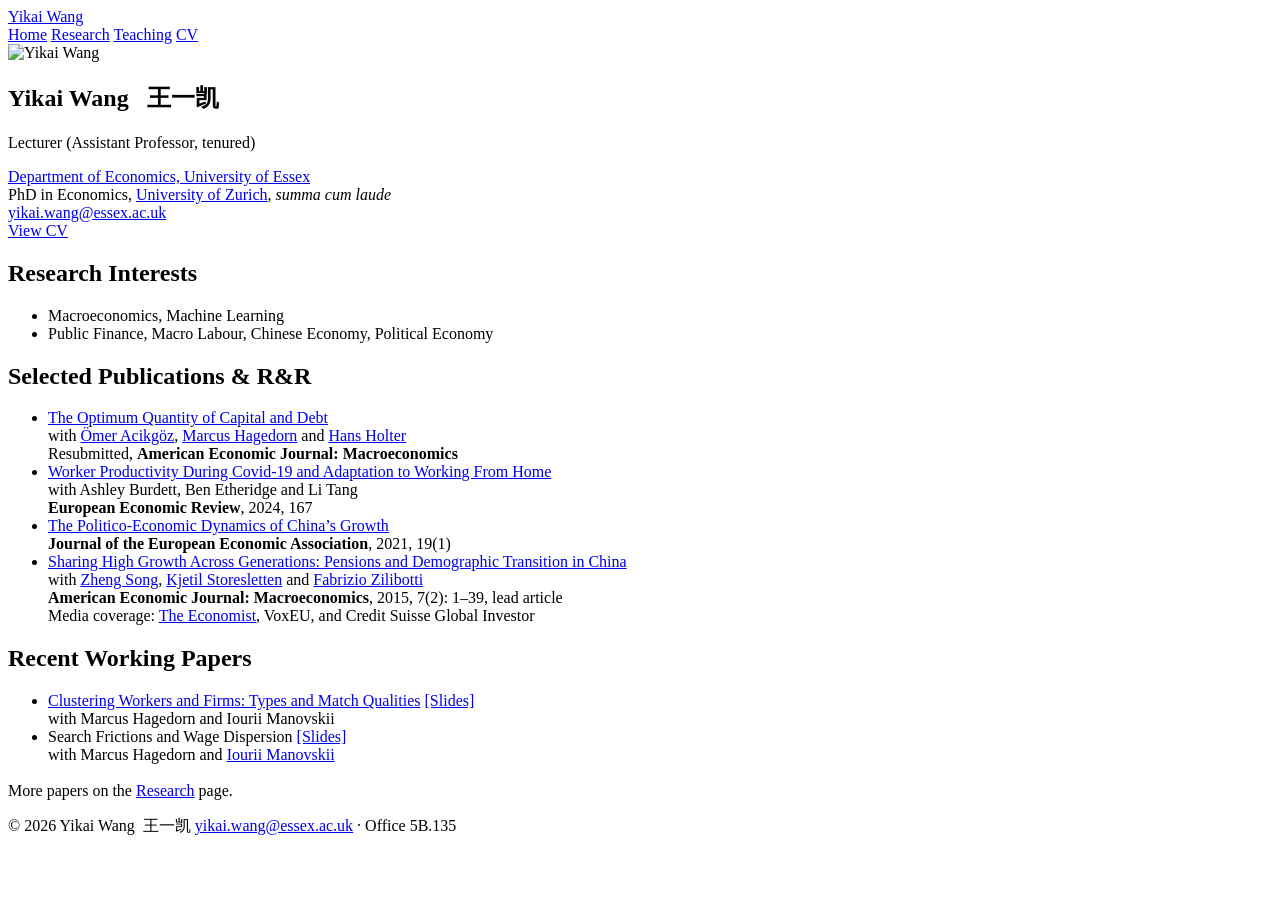
==== index.html @ 89394550 "Add files via upload" ====
<!DOCTYPE html>
<html lang="en">
<head>
  <meta charset="UTF-8">
  <meta name="viewport" content="width=device-width, initial-scale=1.0">
  <title>Yikai Wang&nbsp;&nbsp;王一凯</title>
  <meta name="description" content="Yikai Wang — Lecturer (Assistant Professor, tenured), Department of Economics, University of Essex. PhD in Economics, University of Zurich.">
  <meta property="og:title" content="Yikai Wang&nbsp;&nbsp;王一凯">
  <meta property="og:description" content="Lecturer (Assistant Professor, tenured), Department of Economics, University of Essex.">
  <meta property="og:image" content="assets/yikai.jpg">
  <link rel="icon" href="data:image/svg+xml,<svg xmlns='http://www.w3.org/2000/svg' viewBox='0 0 100 100'><text y='.9em' font-size='90'>📘</text></svg>">
  <link rel="preconnect" href="https://fonts.googleapis.com">
  <link rel="preconnect" href="https://fonts.gstatic.com" crossorigin>
  <link href="https://fonts.googleapis.com/css2?family=Noto+Serif+SC:wght@400;700&display=swap" rel="stylesheet">
  <link rel="stylesheet" href="assets/style.css">
</head>
<body>
  <header class="site-header">
    <nav class="nav">
      <a class="brand" href="index.html">Yikai Wang</a>
      <div class="nav-links">
        <a href="index.html" class="active">Home</a>
        <a href="research.html">Research</a>
        <a href="teach.html">Teaching</a>
        <a href="assets/CV_YikaiWang.pdf" target="_blank" rel="noopener">CV</a>
      </div>
    </nav>
  </header>

  <main>
    <section class="hero" style="border-top:none;">
      <img class="hero-photo" src="assets/yikai.jpg" alt="Yikai Wang">
      <div class="hero-text">
        <h1>Yikai Wang&nbsp;&nbsp;&nbsp;<span class="cjk-name">王一凯</span></h1>
        <p class="role">Lecturer (Assistant Professor, tenured)</p>
        <div class="meta">
          <div><a href="https://www.essex.ac.uk/departments/economics" target="_blank" rel="noopener">Department of Economics, University of Essex</a></div>
          <div>PhD in Economics, <a href="https://www.econ.uzh.ch/en.html" target="_blank" rel="noopener">University of Zurich</a>, <em>summa cum laude</em></div>
          <div class="email"><a href="mailto:yikai.wang@essex.ac.uk">yikai.wang@essex.ac.uk</a></div>
        </div>
        <a class="btn" href="assets/CV_YikaiWang.pdf" target="_blank" rel="noopener">View CV</a>
      </div>
    </section>

    <section>
      <h2>Research Interests</h2>
      <ul class="plain">
        <li>Macroeconomics, Machine Learning</li>
        <li>Public Finance, Macro Labour, Chinese Economy, Political Economy</li>
      </ul>
    </section>

    <section>
      <h2>Selected Publications &amp; R&amp;R</h2>
      <ul class="pubs">
        <li>
          <span class="title"><a href="https://papers.ssrn.com/sol3/papers.cfm?abstract_id=3185088" target="_blank" rel="noopener">The Optimum Quantity of Capital and Debt</a></span>
          <div class="authors">with <a href="https://sites.google.com/site/acikgozo/" target="_blank" rel="noopener">Ömer Acikgöz</a>, <a href="https://sites.google.com/site/marcushagedornresearch/" target="_blank" rel="noopener">Marcus Hagedorn</a> and <a href="https://sites.google.com/site/hansaholter/" target="_blank" rel="noopener">Hans Holter</a></div>
          <div class="venue">Resubmitted, <strong>American Economic Journal: Macroeconomics</strong></div>
        </li>
        <li>
          <span class="title"><a href="https://www.sciencedirect.com/science/article/pii/S001429212400117X?via%3Dihub" target="_blank" rel="noopener">Worker Productivity During Covid-19 and Adaptation to Working From Home</a></span>
          <div class="authors">with Ashley Burdett, Ben Etheridge and Li Tang</div>
          <div class="venue"><strong>European Economic Review</strong>, 2024, 167</div>
        </li>
        <li>
          <span class="title"><a href="https://papers.ssrn.com/sol3/papers.cfm?abstract_id=3573984" target="_blank" rel="noopener">The Politico-Economic Dynamics of China’s Growth</a></span>
          <div class="venue"><strong>Journal of the European Economic Association</strong>, 2021, 19(1)</div>
        </li>
        <li>
          <span class="title"><a href="https://www.aeaweb.org/atypon.php?return_to=/doi/pdfplus/10.1257/mac.20130322" target="_blank" rel="noopener">Sharing High Growth Across Generations: Pensions and Demographic Transition in China</a></span>
          <div class="authors">with <a href="http://www.chicagobooth.edu/faculty/directory/s/zheng-michael-song" target="_blank" rel="noopener">Zheng Song</a>, <a href="http://folk.uio.no/kjstore/" target="_blank" rel="noopener">Kjetil Storesletten</a> and <a href="http://www.econ.uzh.ch/faculty/zilibotti.html" target="_blank" rel="noopener">Fabrizio Zilibotti</a></div>
          <div class="venue"><strong>American Economic Journal: Macroeconomics</strong>, 2015, 7(2): 1–39, lead article</div>
          <div class="extra">Media coverage: <a href="http://www.economist.com/node/21560274" target="_blank" rel="noopener">The Economist</a>, VoxEU, and Credit Suisse Global Investor</div>
        </li>
      </ul>
    </section>

    <section>
      <h2>Recent Working Papers</h2>
      <ul class="pubs">
        <li>
          <span class="title"><a href="https://www.dropbox.com/scl/fi/9e9x9h82sh8oc8x5bezr4/HMW_Cluster_Paper.pdf?rlkey=e62gr40nybipd6ydfzu1driif&dl=0" target="_blank" rel="noopener">Clustering Workers and Firms: Types and Match Qualities</a></span>
          <a class="extra" href="https://www.dropbox.com/scl/fi/h9h5dcdc35kigd3ym06j6/HMW_Cluster_Slides.pdf?rlkey=ula44i7idgofclee7h9469em2&dl=0" target="_blank" rel="noopener">[Slides]</a>
          <div class="authors">with Marcus Hagedorn and Iourii Manovskii</div>
        </li>
        <li>
          <span class="title">Search Frictions and Wage Dispersion</span>
          <a class="extra" href="https://www.dropbox.com/s/p5qfn6wiw4o30iw/HMW_Search_Slides_web.pdf?dl=1" target="_blank" rel="noopener">[Slides]</a>
          <div class="authors">with Marcus Hagedorn and <a href="http://economics.sas.upenn.edu/~manovski/" target="_blank" rel="noopener">Iourii Manovskii</a></div>
        </li>
      </ul>
      <p style="margin-top:18px;">More papers on the <a href="research.html">Research</a> page.</p>
    </section>
  </main>

  <footer class="site-footer">
    <div class="footer-inner">
      <span>© <span id="year"></span> Yikai Wang&nbsp;&nbsp;王一凯</span>
      <span><a href="mailto:yikai.wang@essex.ac.uk">yikai.wang@essex.ac.uk</a> · Office 5B.135</span>
    </div>
  </footer>
  <script>document.getElementById('year').textContent = new Date().getFullYear();</script>
</body>
</html>
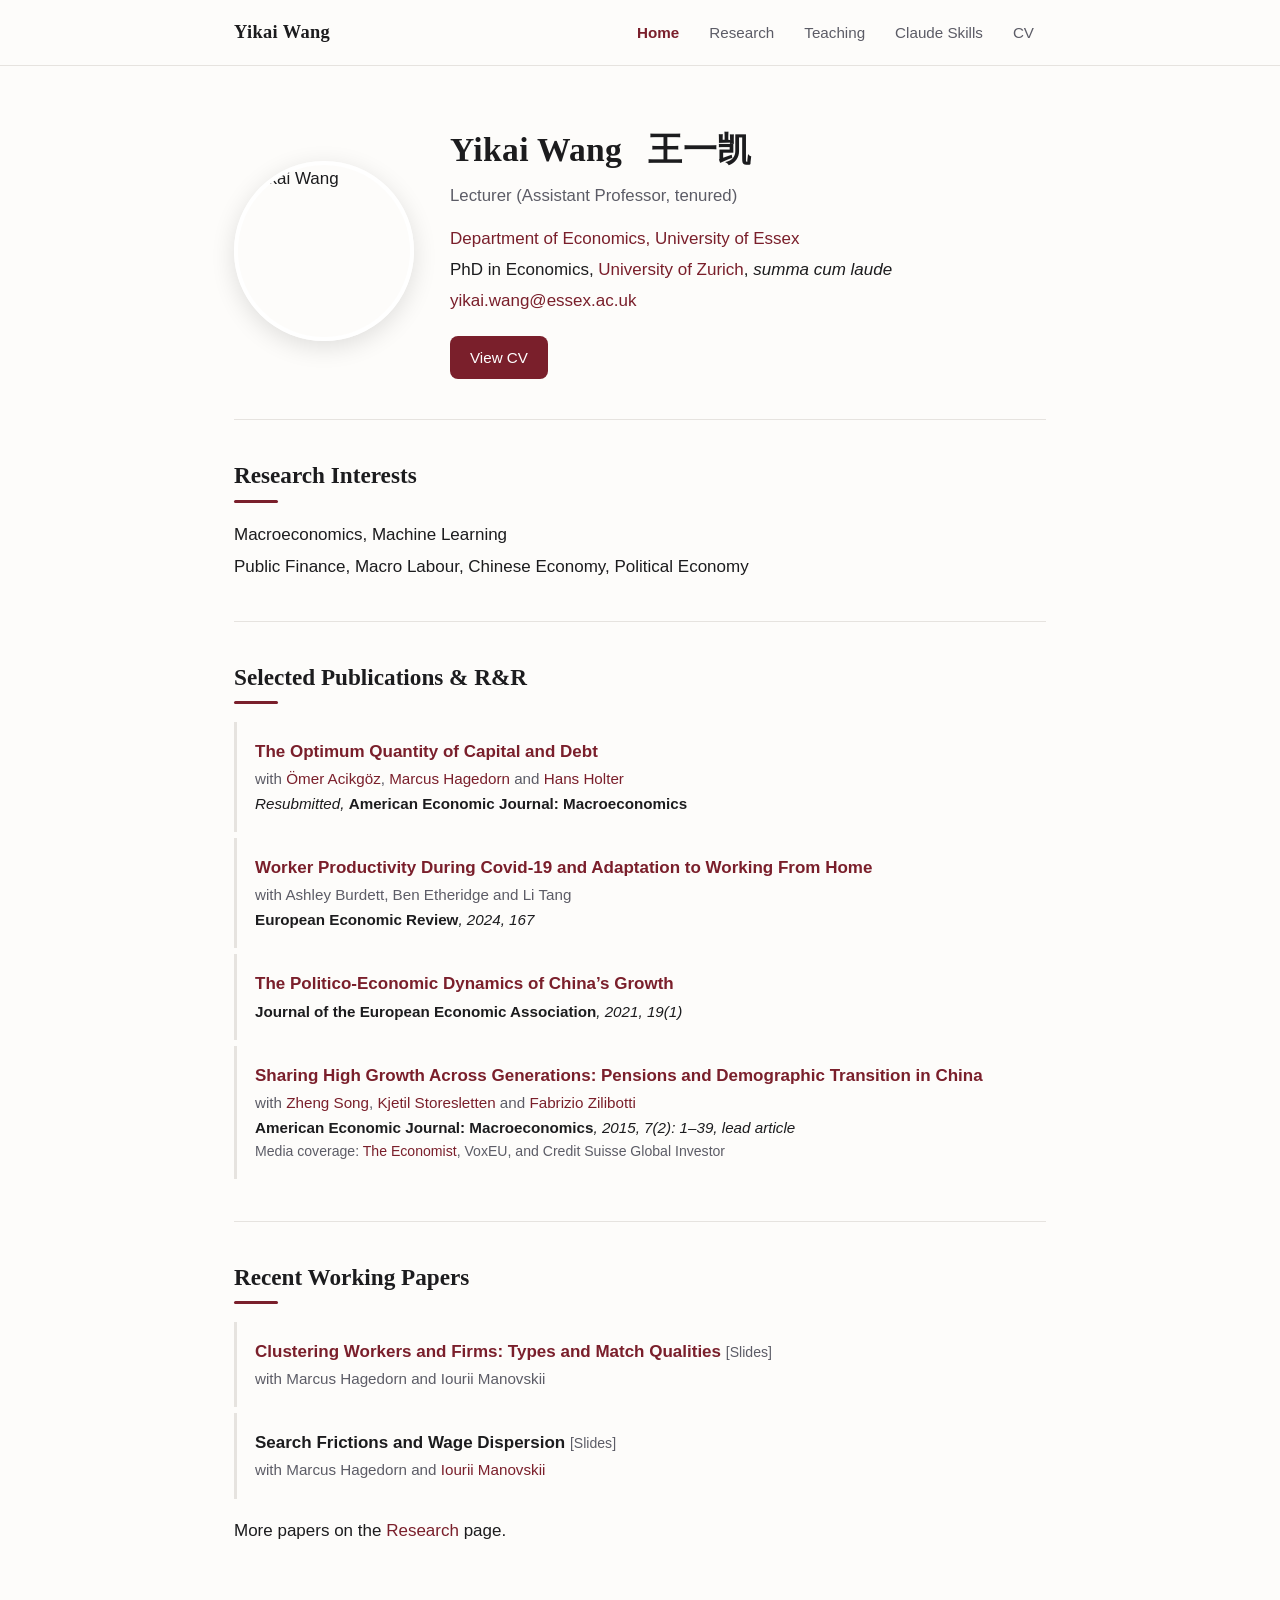
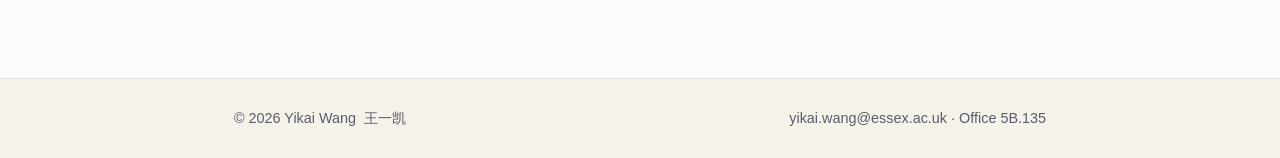
==== commit d3437227: "Add Claude Skills page New skills.html describing the compact-archive Claude Code plugin and the goo" ====
--- a/index.html
+++ b/index.html
@@ -22,6 +22,7 @@
         <a href="index.html" class="active">Home</a>
         <a href="research.html">Research</a>
         <a href="teach.html">Teaching</a>
+        <a href="skills.html">Claude Skills</a>
         <a href="assets/CV_YikaiWang.pdf" target="_blank" rel="noopener">CV</a>
       </div>
     </nav>
--- a/assets/style.css
+++ b/assets/style.css
@@ -0,0 +1,257 @@
+/* ===== Yikai Wang — academic site ===== */
+:root {
+  --accent: #7a1f2b;        /* deep maroon */
+  --accent-soft: #9c3a47;
+  --ink: #1c1c1e;
+  --muted: #5c5c66;
+  --line: #e6e3df;
+  --bg: #fdfcfa;
+  --bg-alt: #f5f2ec;
+  --maxw: 860px;
+  --serif: "Iowan Old Style", "Palatino Linotype", Palatino, "Book Antiqua", Georgia, "Noto Serif SC", "Songti SC", "STSong", "SimSun", serif;
+  --sans: -apple-system, BlinkMacSystemFont, "Segoe UI", Roboto, Helvetica, Arial, sans-serif;
+}
+
+* { box-sizing: border-box; }
+
+html { scroll-behavior: smooth; }
+
+body {
+  margin: 0;
+  font-family: var(--sans);
+  color: var(--ink);
+  background: var(--bg);
+  line-height: 1.65;
+  font-size: 17px;
+  -webkit-font-smoothing: antialiased;
+}
+
+a { color: var(--accent); text-decoration: none; }
+a:hover { color: var(--accent-soft); text-decoration: underline; text-underline-offset: 2px; }
+
+/* ===== Header / nav ===== */
+.site-header {
+  position: sticky;
+  top: 0;
+  z-index: 20;
+  background: rgba(253, 252, 250, 0.9);
+  backdrop-filter: saturate(180%) blur(10px);
+  border-bottom: 1px solid var(--line);
+}
+.nav {
+  max-width: var(--maxw);
+  margin: 0 auto;
+  padding: 14px 24px;
+  display: flex;
+  align-items: center;
+  justify-content: space-between;
+  gap: 16px;
+}
+.brand {
+  font-family: var(--serif);
+  font-size: 1.15rem;
+  font-weight: 600;
+  letter-spacing: 0.02em;
+  color: var(--ink);
+}
+.brand:hover { text-decoration: none; color: var(--accent); }
+.nav-links {
+  display: flex;
+  gap: 6px;
+  flex-wrap: wrap;
+}
+.nav-links a {
+  color: var(--muted);
+  font-size: 0.95rem;
+  padding: 6px 12px;
+  border-radius: 6px;
+  transition: background 0.15s, color 0.15s;
+}
+.nav-links a:hover { background: var(--bg-alt); color: var(--accent); text-decoration: none; }
+.nav-links a.active { color: var(--accent); font-weight: 600; }
+
+/* ===== Layout ===== */
+main {
+  max-width: var(--maxw);
+  margin: 0 auto;
+  padding: 0 24px 80px;
+}
+
+/* ===== Hero ===== */
+.hero {
+  display: flex;
+  gap: 36px;
+  align-items: center;
+  padding: 56px 0 40px;
+  border-bottom: 1px solid var(--line);
+}
+.hero-photo {
+  flex: 0 0 auto;
+  width: 180px;
+  height: 180px;
+  border-radius: 50%;
+  object-fit: cover;
+  border: 4px solid #fff;
+  box-shadow: 0 6px 24px rgba(0,0,0,0.12);
+}
+.hero-text h1 {
+  font-family: var(--serif);
+  font-size: 2.1rem;
+  margin: 0 0 4px;
+  letter-spacing: 0.01em;
+}
+/* CJK-only stack so WebKit/Safari uses the Song serif (not the system sans fallback) */
+.cjk-name {
+  font-family: "Noto Serif SC", "Songti SC", "STSong", "SimSun", serif;
+  font-weight: 700;
+}
+.hero-text .role {
+  color: var(--muted);
+  font-size: 1.05rem;
+  margin: 0 0 16px;
+}
+.hero-text .meta { margin: 0; }
+.hero-text .meta div { margin: 3px 0; }
+.hero-text .email { font-family: var(--sans); }
+
+.btn {
+  display: inline-block;
+  margin-top: 18px;
+  padding: 9px 20px;
+  background: var(--accent);
+  color: #fff;
+  border-radius: 8px;
+  font-size: 0.95rem;
+  font-weight: 500;
+  transition: background 0.15s, transform 0.1s;
+}
+.btn:hover { background: var(--accent-soft); color: #fff; text-decoration: none; transform: translateY(-1px); }
+
+/* ===== Sections ===== */
+section { padding: 36px 0; border-bottom: 1px solid var(--line); }
+section:last-of-type { border-bottom: none; }
+
+h2 {
+  font-family: var(--serif);
+  font-size: 1.45rem;
+  margin: 0 0 18px;
+  color: var(--ink);
+  position: relative;
+  padding-bottom: 8px;
+}
+h2::after {
+  content: "";
+  position: absolute;
+  left: 0; bottom: 0;
+  width: 44px; height: 3px;
+  background: var(--accent);
+  border-radius: 2px;
+}
+h3 {
+  font-family: var(--serif);
+  font-size: 1.12rem;
+  margin: 28px 0 12px;
+  color: var(--accent);
+}
+
+.lead { font-size: 1.05rem; color: var(--muted); }
+
+ul.plain { list-style: none; padding: 0; margin: 0; }
+ul.plain > li { margin: 4px 0; }
+
+/* ===== Publication list ===== */
+.pubs { list-style: none; padding: 0; margin: 0; }
+.pubs > li {
+  padding: 16px 0 16px 18px;
+  border-left: 3px solid var(--line);
+  margin: 0 0 6px;
+  transition: border-color 0.15s, background 0.15s;
+}
+.pubs > li:hover { border-left-color: var(--accent); background: var(--bg-alt); }
+.pubs .title { font-weight: 600; }
+.pubs .authors { color: var(--muted); font-size: 0.95rem; }
+.pubs .venue { font-style: italic; font-size: 0.95rem; }
+.pubs .venue strong { font-style: normal; }
+.pubs .extra { font-size: 0.88rem; color: var(--muted); }
+.tag {
+  display: inline-block;
+  font-size: 0.72rem;
+  font-weight: 600;
+  text-transform: uppercase;
+  letter-spacing: 0.04em;
+  padding: 2px 8px;
+  border-radius: 999px;
+  background: var(--bg-alt);
+  color: var(--accent);
+  border: 1px solid var(--line);
+  margin-left: 6px;
+  vertical-align: middle;
+}
+
+/* ===== Footer ===== */
+.site-footer {
+  border-top: 1px solid var(--line);
+  background: var(--bg-alt);
+  color: var(--muted);
+  font-size: 0.9rem;
+}
+.footer-inner {
+  max-width: var(--maxw);
+  margin: 0 auto;
+  padding: 28px 24px;
+  display: flex;
+  justify-content: space-between;
+  flex-wrap: wrap;
+  gap: 12px;
+}
+.footer-inner a { color: var(--muted); }
+.footer-inner a:hover { color: var(--accent); }
+
+/* ===== Responsive ===== */
+@media (max-width: 640px) {
+  body { font-size: 16px; }
+  .hero { flex-direction: column; text-align: center; padding: 36px 0 28px; gap: 20px; }
+  .hero-text .meta div { justify-content: center; }
+  .hero-photo { width: 150px; height: 150px; }
+  .nav { padding: 12px 18px; }
+  main { padding: 0 18px 56px; }
+}
+
+/* ===== Claude Skills page ===== */
+.skill h3 { margin-top: 0; }
+.skill .skill-sub { margin: -6px 0 14px; color: var(--muted); font-style: italic; }
+.skill ul { padding-left: 20px; }
+.skill li { margin: 6px 0; }
+code {
+  font-family: ui-monospace, SFMono-Regular, Menlo, Consolas, monospace;
+  font-size: 0.88em;
+  background: var(--bg-alt);
+  border: 1px solid var(--line);
+  border-radius: 4px;
+  padding: 1px 5px;
+}
+pre {
+  background: var(--bg-alt);
+  border: 1px solid var(--line);
+  border-left: 3px solid var(--accent);
+  border-radius: 6px;
+  padding: 12px 16px;
+  overflow-x: auto;
+  margin: 8px 0 16px;
+}
+pre code { background: none; border: none; padding: 0; font-size: 0.85rem; }
+.install-label { margin-bottom: 0; font-weight: 600; }
+.table-wrap { overflow-x: auto; margin: 8px 0 18px; }
+table.compare { width: 100%; border-collapse: collapse; font-size: 0.93rem; }
+table.compare th, table.compare td {
+  text-align: left;
+  vertical-align: top;
+  padding: 10px 12px;
+  border-bottom: 1px solid var(--line);
+}
+table.compare th { background: var(--bg-alt); font-weight: 600; }
+table.compare td:first-child { font-weight: 600; min-width: 120px; }
+@media (max-width: 640px) {
+  table.compare { font-size: 0.86rem; }
+  table.compare th, table.compare td { padding: 8px; }
+}
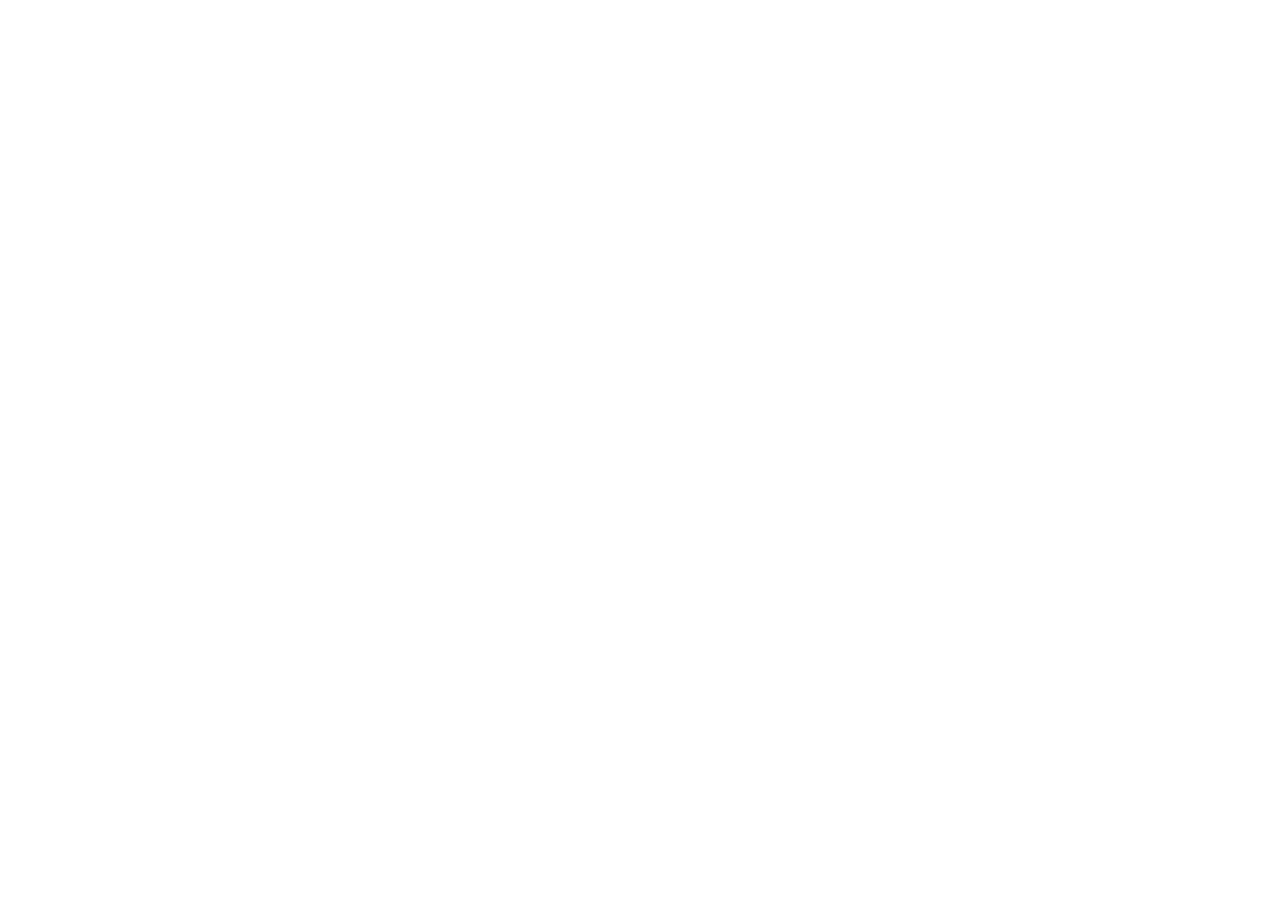
==== commit 4142389b: "Redirect old site to yikaiwangec.github.io Co-Authored-By: Claude Opus 5.5 <noreply@anthropic.com>" ====
--- a/index.html
+++ b/index.html
@@ -1,106 +1,13 @@
 <!DOCTYPE html>
 <html lang="en">
 <head>
-  <meta charset="UTF-8">
-  <meta name="viewport" content="width=device-width, initial-scale=1.0">
-  <title>Yikai Wang&nbsp;&nbsp;王一凯</title>
-  <meta name="description" content="Yikai Wang — Lecturer (Assistant Professor, tenured), Department of Economics, University of Essex. PhD in Economics, University of Zurich.">
-  <meta property="og:title" content="Yikai Wang&nbsp;&nbsp;王一凯">
-  <meta property="og:description" content="Lecturer (Assistant Professor, tenured), Department of Economics, University of Essex.">
-  <meta property="og:image" content="assets/yikai.jpg">
-  <link rel="icon" href="data:image/svg+xml,<svg xmlns='http://www.w3.org/2000/svg' viewBox='0 0 100 100'><text y='.9em' font-size='90'>📘</text></svg>">
-  <link rel="preconnect" href="https://fonts.googleapis.com">
-  <link rel="preconnect" href="https://fonts.gstatic.com" crossorigin>
-  <link href="https://fonts.googleapis.com/css2?family=Noto+Serif+SC:wght@400;700&display=swap" rel="stylesheet">
-  <link rel="stylesheet" href="assets/style.css">
+<meta charset="utf-8">
+<title>Yikai Wang 王一凯 — moved to yikaiwangec.github.io</title>
+<link rel="canonical" href="https://yikaiwangec.github.io/">
+<meta http-equiv="refresh" content="0; url=https://yikaiwangec.github.io/">
+<script>location.replace("https://yikaiwangec.github.io/" + location.hash);</script>
 </head>
 <body>
-  <header class="site-header">
-    <nav class="nav">
-      <a class="brand" href="index.html">Yikai Wang</a>
-      <div class="nav-links">
-        <a href="index.html" class="active">Home</a>
-        <a href="research.html">Research</a>
-        <a href="teach.html">Teaching</a>
-        <a href="skills.html">Claude Skills</a>
-        <a href="assets/CV_YikaiWang.pdf" target="_blank" rel="noopener">CV</a>
-      </div>
-    </nav>
-  </header>
-
-  <main>
-    <section class="hero" style="border-top:none;">
-      <img class="hero-photo" src="assets/yikai.jpg" alt="Yikai Wang">
-      <div class="hero-text">
-        <h1>Yikai Wang&nbsp;&nbsp;&nbsp;<span class="cjk-name">王一凯</span></h1>
-        <p class="role">Lecturer (Assistant Professor, tenured)</p>
-        <div class="meta">
-          <div><a href="https://www.essex.ac.uk/departments/economics" target="_blank" rel="noopener">Department of Economics, University of Essex</a></div>
-          <div>PhD in Economics, <a href="https://www.econ.uzh.ch/en.html" target="_blank" rel="noopener">University of Zurich</a>, <em>summa cum laude</em></div>
-          <div class="email"><a href="mailto:yikai.wang@essex.ac.uk">yikai.wang@essex.ac.uk</a></div>
-        </div>
-        <a class="btn" href="assets/CV_YikaiWang.pdf" target="_blank" rel="noopener">View CV</a>
-      </div>
-    </section>
-
-    <section>
-      <h2>Research Interests</h2>
-      <ul class="plain">
-        <li>Macroeconomics, Machine Learning</li>
-        <li>Public Finance, Macro Labour, Chinese Economy, Political Economy</li>
-      </ul>
-    </section>
-
-    <section>
-      <h2>Selected Publications &amp; R&amp;R</h2>
-      <ul class="pubs">
-        <li>
-          <span class="title"><a href="https://papers.ssrn.com/sol3/papers.cfm?abstract_id=3185088" target="_blank" rel="noopener">The Optimum Quantity of Capital and Debt</a></span>
-          <div class="authors">with <a href="https://sites.google.com/site/acikgozo/" target="_blank" rel="noopener">Ömer Acikgöz</a>, <a href="https://sites.google.com/site/marcushagedornresearch/" target="_blank" rel="noopener">Marcus Hagedorn</a> and <a href="https://sites.google.com/site/hansaholter/" target="_blank" rel="noopener">Hans Holter</a></div>
-          <div class="venue">Resubmitted, <strong>American Economic Journal: Macroeconomics</strong></div>
-        </li>
-        <li>
-          <span class="title"><a href="https://www.sciencedirect.com/science/article/pii/S001429212400117X?via%3Dihub" target="_blank" rel="noopener">Worker Productivity During Covid-19 and Adaptation to Working From Home</a></span>
-          <div class="authors">with Ashley Burdett, Ben Etheridge and Li Tang</div>
-          <div class="venue"><strong>European Economic Review</strong>, 2024, 167</div>
-        </li>
-        <li>
-          <span class="title"><a href="https://papers.ssrn.com/sol3/papers.cfm?abstract_id=3573984" target="_blank" rel="noopener">The Politico-Economic Dynamics of China’s Growth</a></span>
-          <div class="venue"><strong>Journal of the European Economic Association</strong>, 2021, 19(1)</div>
-        </li>
-        <li>
-          <span class="title"><a href="https://www.aeaweb.org/atypon.php?return_to=/doi/pdfplus/10.1257/mac.20130322" target="_blank" rel="noopener">Sharing High Growth Across Generations: Pensions and Demographic Transition in China</a></span>
-          <div class="authors">with <a href="http://www.chicagobooth.edu/faculty/directory/s/zheng-michael-song" target="_blank" rel="noopener">Zheng Song</a>, <a href="http://folk.uio.no/kjstore/" target="_blank" rel="noopener">Kjetil Storesletten</a> and <a href="http://www.econ.uzh.ch/faculty/zilibotti.html" target="_blank" rel="noopener">Fabrizio Zilibotti</a></div>
-          <div class="venue"><strong>American Economic Journal: Macroeconomics</strong>, 2015, 7(2): 1–39, lead article</div>
-          <div class="extra">Media coverage: <a href="http://www.economist.com/node/21560274" target="_blank" rel="noopener">The Economist</a>, VoxEU, and Credit Suisse Global Investor</div>
-        </li>
-      </ul>
-    </section>
-
-    <section>
-      <h2>Recent Working Papers</h2>
-      <ul class="pubs">
-        <li>
-          <span class="title"><a href="https://www.dropbox.com/scl/fi/9e9x9h82sh8oc8x5bezr4/HMW_Cluster_Paper.pdf?rlkey=e62gr40nybipd6ydfzu1driif&dl=0" target="_blank" rel="noopener">Clustering Workers and Firms: Types and Match Qualities</a></span>
-          <a class="extra" href="https://www.dropbox.com/scl/fi/h9h5dcdc35kigd3ym06j6/HMW_Cluster_Slides.pdf?rlkey=ula44i7idgofclee7h9469em2&dl=0" target="_blank" rel="noopener">[Slides]</a>
-          <div class="authors">with Marcus Hagedorn and Iourii Manovskii</div>
-        </li>
-        <li>
-          <span class="title">Search Frictions and Wage Dispersion</span>
-          <a class="extra" href="https://www.dropbox.com/s/p5qfn6wiw4o30iw/HMW_Search_Slides_web.pdf?dl=1" target="_blank" rel="noopener">[Slides]</a>
-          <div class="authors">with Marcus Hagedorn and <a href="http://economics.sas.upenn.edu/~manovski/" target="_blank" rel="noopener">Iourii Manovskii</a></div>
-        </li>
-      </ul>
-      <p style="margin-top:18px;">More papers on the <a href="research.html">Research</a> page.</p>
-    </section>
-  </main>
-
-  <footer class="site-footer">
-    <div class="footer-inner">
-      <span>© <span id="year"></span> Yikai Wang&nbsp;&nbsp;王一凯</span>
-      <span><a href="mailto:yikai.wang@essex.ac.uk">yikai.wang@essex.ac.uk</a> · Office 5B.135</span>
-    </div>
-  </footer>
-  <script>document.getElementById('year').textContent = new Date().getFullYear();</script>
+<p>This website has moved to <a href="https://yikaiwangec.github.io/">https://yikaiwangec.github.io/</a>.</p>
 </body>
 </html>
